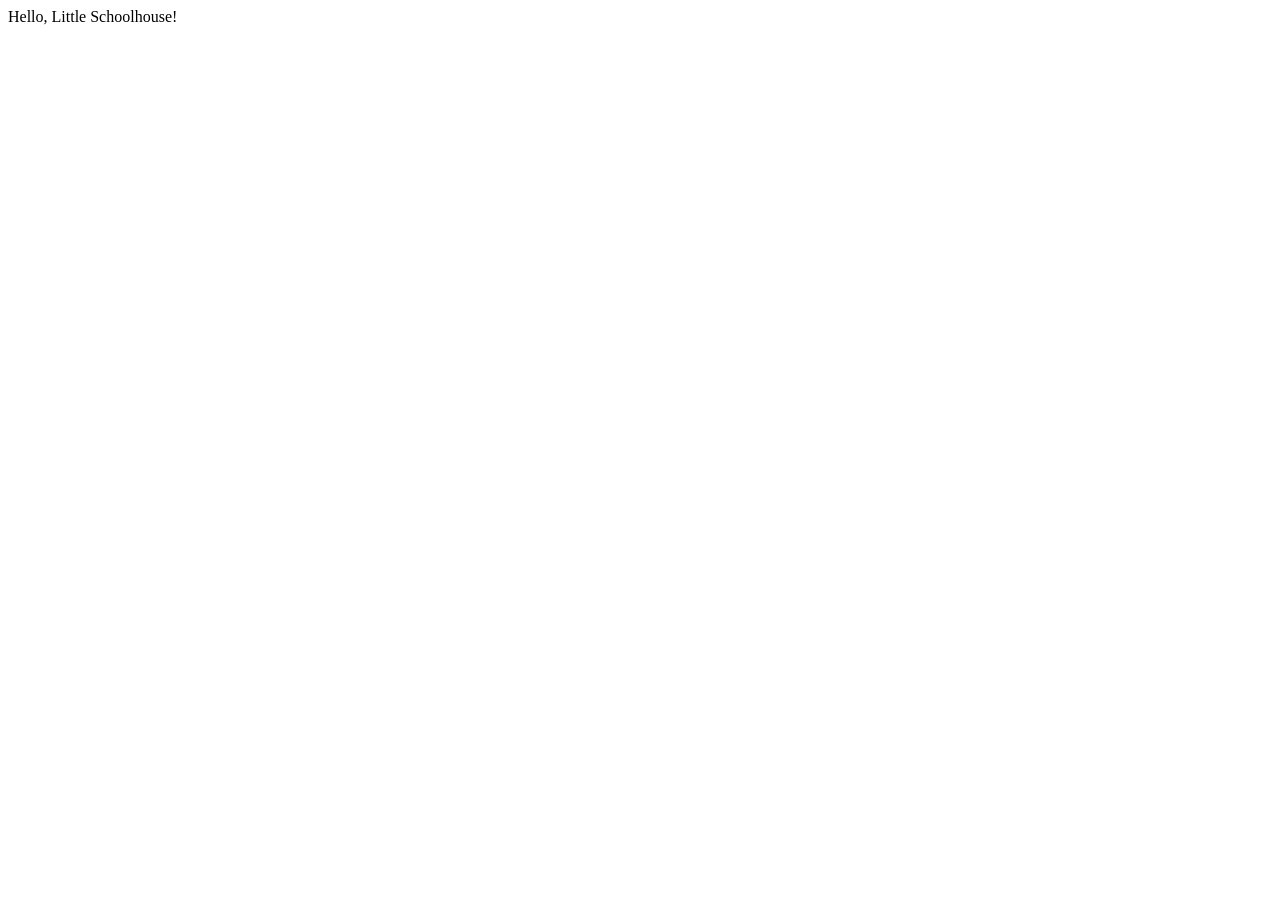
==== index.html @ 325bb303 "Initial commit" ====
<!DOCTYPE html>
<html lang="en">
<head>
    <meta charset="UTF-8">
    <meta name="viewport" content="width=device-width, initial-scale=1.0">
    <title>Document</title>
</head>
<body>
    Hello, Little Schoolhouse!
</body>
</html>
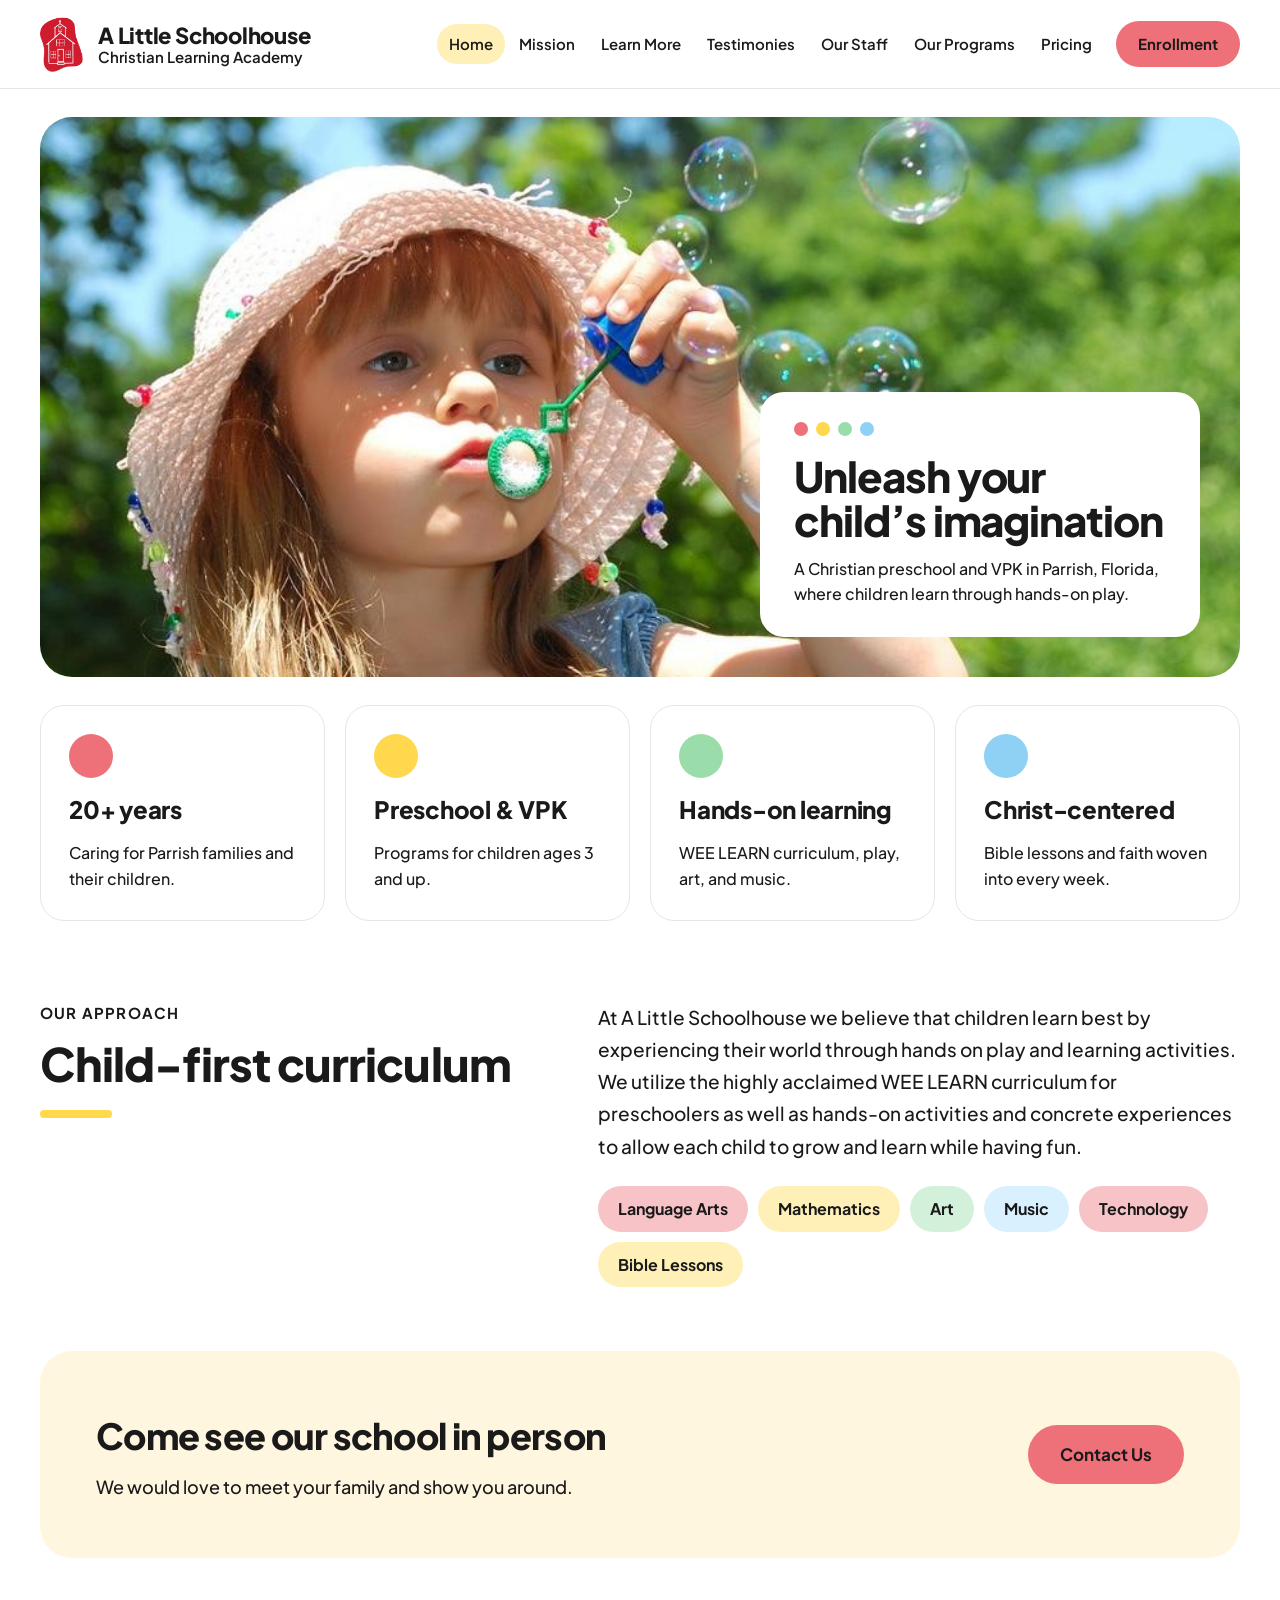
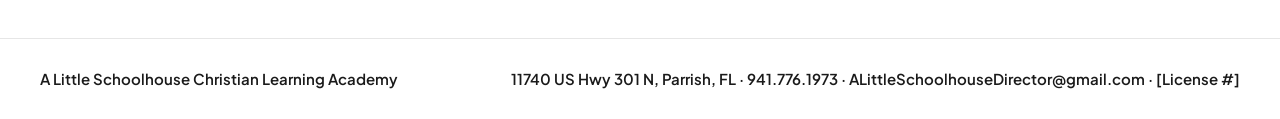
==== commit 0231938b: "Added Home Page Added Home Page" ====
--- a/index.html
+++ b/index.html
@@ -1,11 +1,94 @@
 <!DOCTYPE html>
 <html lang="en">
 <head>
-    <meta charset="UTF-8">
-    <meta name="viewport" content="width=device-width, initial-scale=1.0">
-    <title>Document</title>
+  <meta charset="utf-8">
+  <meta name="viewport" content="width=device-width, initial-scale=1">
+  <title>A Little Schoolhouse Christian Learning Academy | Parrish, FL</title>
+  <meta name="description" content="A Christian preschool and VPK in Parrish, Florida, where children learn through hands-on play.">
+  <link rel="preconnect" href="https://fonts.googleapis.com">
+  <link rel="preconnect" href="https://fonts.gstatic.com" crossorigin>
+  <link href="https://fonts.googleapis.com/css2?family=Plus+Jakarta+Sans:wght@400;500;600;700;800&display=swap" rel="stylesheet">
+  <link rel="stylesheet" href="styles.css">
+  <script src="site.js" defer></script>
 </head>
-<body>
-    Hello, Little Schoolhouse!
+<body data-page="index.html">
+
+  <div id="site-header"></div>
+
+  <main>
+    <!-- Big photo with the headline card -->
+    <section class="container section" style="padding-top: 28px;">
+      <div class="hero" role="img" aria-label="A child blowing bubbles outdoors">
+        <div class="hero-card">
+          <div class="dots">
+            <span class="dot dot-red"></span><span class="dot dot-yellow"></span>
+            <span class="dot dot-green"></span><span class="dot dot-blue"></span>
+          </div>
+          <h1>Unleash your child&rsquo;s imagination</h1>
+          <p>A Christian preschool and VPK in Parrish, Florida, where children learn through hands-on play.</p>
+        </div>
+      </div>
+    </section>
+
+    <!-- Four quick facts -->
+    <section class="container highlights">
+      <div class="card">
+        <span class="dot dot-lg dot-red"></span>
+        <h3>20+ years</h3>
+        <p>Caring for Parrish families and their children.</p>
+      </div>
+      <div class="card">
+        <span class="dot dot-lg dot-yellow"></span>
+        <h3>Preschool &amp; VPK</h3>
+        <p>Programs for children ages 3 and up.</p>
+      </div>
+      <div class="card">
+        <span class="dot dot-lg dot-green"></span>
+        <h3>Hands-on learning</h3>
+        <p>WEE LEARN curriculum, play, art, and music.</p>
+      </div>
+      <div class="card">
+        <span class="dot dot-lg dot-blue"></span>
+        <h3>Christ-centered</h3>
+        <p>Bible lessons and faith woven into every week.</p>
+      </div>
+    </section>
+
+    <!-- Curriculum -->
+    <section class="container section" style="padding-top: 80px;">
+      <div class="split">
+        <div>
+          <div class="kicker">Our approach</div>
+          <h2>Child-first curriculum</h2>
+          <div class="underline-bar"></div>
+        </div>
+        <div>
+          <p>At A Little Schoolhouse we believe that children learn best by experiencing their world through hands on play and learning activities. We utilize the highly acclaimed WEE LEARN curriculum for preschoolers as well as hands-on activities and concrete experiences to allow each child to grow and learn while having fun.</p>
+          <div class="chips">
+            <span class="chip c-red">Language Arts</span>
+            <span class="chip c-yellow">Mathematics</span>
+            <span class="chip c-green">Art</span>
+            <span class="chip c-blue">Music</span>
+            <span class="chip c-red">Technology</span>
+            <span class="chip c-yellow">Bible Lessons</span>
+          </div>
+        </div>
+      </div>
+    </section>
+
+    <!-- Invitation to visit -->
+    <section class="container section">
+      <div class="cta-band">
+        <div>
+          <h2>Come see our school in person</h2>
+          <p>We would love to meet your family and show you around.</p>
+        </div>
+        <a class="btn" href="learn-more.html">Contact Us</a>
+      </div>
+    </section>
+  </main>
+
+  <div id="site-footer"></div>
+
 </body>
-</html>+</html>
--- a/styles.css
+++ b/styles.css
@@ -0,0 +1,252 @@
+/* =========================================================
+   A Little Schoolhouse Christian Learning Academy
+   Shared styles for every page. Change colors in :root and
+   they change everywhere.
+   ========================================================= */
+
+:root {
+  /* brand colors */
+  --red: #EE7079;
+  --red-pale: #F8C3C6;
+  --blue: #8FD0F5;
+  --blue-pale: #D9F0FF;
+  --yellow: #FFD84D;
+  --yellow-pale: #FFF0B8;
+  --green: #9BDDAA;
+  --green-pale: #D3F0DB;
+  --cream: #FFF6E0;
+
+  /* text and lines */
+  --ink: #1A1A1A;
+  --line: #E6E6E6;
+  --white: #FFFFFF;
+
+  --font: 'Plus Jakarta Sans', system-ui, sans-serif;
+  --page-width: 1280px;
+}
+
+*, *::before, *::after { box-sizing: border-box; }
+
+body {
+  margin: 0;
+  font-family: var(--font);
+  color: var(--ink);
+  background: var(--white);
+  line-height: 1.6;
+}
+
+img { max-width: 100%; display: block; }
+a { color: inherit; text-decoration: none; }
+h1, h2, h3, p { margin-top: 0; }
+
+/* ---------- layout helpers ---------- */
+.container {
+  max-width: var(--page-width);
+  margin: 0 auto;
+  padding: 0 40px;
+}
+.section { padding-top: 64px; }
+.kicker {
+  font-weight: 700;
+  font-size: 15px;
+  letter-spacing: 0.08em;
+  text-transform: uppercase;
+  margin-bottom: 14px;
+}
+.dot {
+  display: inline-block;
+  width: 14px; height: 14px;
+  border-radius: 50%;
+  flex: none;
+}
+.dot-lg { width: 44px; height: 44px; }
+.dot-red { background: var(--red); }
+.dot-yellow { background: var(--yellow); }
+.dot-green { background: var(--green); }
+.dot-blue { background: var(--blue); }
+
+/* ---------- buttons ---------- */
+.btn {
+  display: inline-block;
+  background: var(--red);
+  padding: 15px 28px;
+  border-radius: 999px;
+  font-weight: 700;
+}
+.btn:hover { filter: brightness(0.96); }
+
+/* ---------- header ---------- */
+.site-header {
+  background: var(--white);
+  border-bottom: 1px solid var(--line);
+  position: sticky;
+  top: 0;
+  z-index: 10;
+}
+.header-inner {
+  max-width: var(--page-width);
+  margin: 0 auto;
+  padding: 16px 40px;
+  display: flex;
+  align-items: center;
+  justify-content: space-between;
+  gap: 24px;
+}
+.brand { display: flex; align-items: center; gap: 14px; }
+.brand img { height: 56px; width: auto; }
+.brand-name { font-weight: 800; font-size: 22px; line-height: 1.15; letter-spacing: -0.01em; }
+.brand-name span { display: block; font-weight: 600; font-size: 15px; letter-spacing: 0; }
+
+.nav { display: flex; align-items: center; gap: 2px; font-weight: 600; font-size: 15px; }
+.nav a { padding: 8px 12px; border-radius: 999px; }
+.nav a:hover { background: var(--yellow-pale); }
+.nav a.active { background: var(--yellow-pale); }
+.nav a.nav-cta { margin-left: 10px; padding: 11px 22px; background: var(--red); font-weight: 700; }
+.nav a.nav-cta:hover { filter: brightness(0.96); }
+
+.menu-button {
+  display: none;
+  background: none;
+  border: 2px solid var(--ink);
+  border-radius: 12px;
+  padding: 8px 14px;
+  font: 700 15px var(--font);
+  color: var(--ink);
+  cursor: pointer;
+}
+
+/* ---------- footer ---------- */
+.site-footer {
+  border-top: 1px solid var(--line);
+  margin-top: 80px;
+}
+.footer-inner {
+  max-width: var(--page-width);
+  margin: 0 auto;
+  padding: 28px 40px;
+  display: flex;
+  justify-content: space-between;
+  flex-wrap: wrap;
+  gap: 12px;
+  font-size: 15px;
+  font-weight: 600;
+}
+
+/* ---------- home page ---------- */
+.hero {
+  position: relative;
+  border-radius: 32px;
+  overflow: hidden;
+  min-height: 560px;
+  background: var(--blue-pale) url('images/hero-bubbles.jpg') center 35% / cover no-repeat;
+  display: flex;
+  align-items: flex-end;
+  justify-content: flex-end;
+}
+.hero-card {
+  background: var(--white);
+  margin: 40px;
+  padding: 30px 34px;
+  border-radius: 24px;
+  max-width: 440px;
+}
+.hero-card .dots { display: flex; gap: 8px; margin-bottom: 18px; }
+.hero-card h1 {
+  font-weight: 800;
+  font-size: 42px;
+  line-height: 1.05;
+  letter-spacing: -0.025em;
+  margin-bottom: 14px;
+}
+.hero-card p { margin: 0; font-size: 16px; font-weight: 500; }
+
+.highlights {
+  display: grid;
+  grid-template-columns: repeat(4, minmax(0, 1fr));
+  gap: 20px;
+  padding-top: 28px;
+}
+.card {
+  border: 1px solid var(--line);
+  border-radius: 24px;
+  padding: 28px;
+  background: var(--white);
+  display: flex;
+  flex-direction: column;
+  gap: 12px;
+}
+.card h3 { margin: 0; font-weight: 800; font-size: 24px; letter-spacing: -0.01em; }
+.card p { margin: 0; font-size: 16px; font-weight: 500; }
+
+.split {
+  display: grid;
+  grid-template-columns: minmax(0, 1fr) minmax(0, 1.3fr);
+  gap: 64px;
+  align-items: start;
+}
+.split h2 { font-weight: 800; font-size: 46px; line-height: 1.08; letter-spacing: -0.02em; margin: 0; }
+.underline-bar { width: 72px; height: 8px; border-radius: 4px; background: var(--yellow); margin-top: 22px; }
+.split p { font-size: 19px; line-height: 1.7; font-weight: 500; margin-bottom: 24px; }
+.chips { display: flex; flex-wrap: wrap; gap: 10px; }
+.chip { padding: 10px 20px; border-radius: 999px; font-weight: 700; font-size: 16px; }
+.chip.c-red { background: var(--red-pale); }
+.chip.c-yellow { background: var(--yellow-pale); }
+.chip.c-green { background: var(--green-pale); }
+.chip.c-blue { background: var(--blue-pale); }
+
+.cta-band {
+  background: var(--cream);
+  border-radius: 32px;
+  padding: 56px;
+  display: flex;
+  justify-content: space-between;
+  align-items: center;
+  flex-wrap: wrap;
+  gap: 24px;
+}
+.cta-band h2 { margin: 0 0 8px; font-weight: 800; font-size: 36px; letter-spacing: -0.02em; }
+.cta-band p { margin: 0; font-size: 18px; font-weight: 500; }
+.cta-band .btn { font-size: 17px; padding: 16px 32px; }
+
+/* ---------- phones and small tablets ---------- */
+@media (max-width: 960px) {
+  .container, .header-inner, .footer-inner { padding-left: 20px; padding-right: 20px; }
+  .menu-button { display: block; }
+  .nav {
+    display: none;
+    position: absolute;
+    top: 100%;
+    left: 0; right: 0;
+    background: var(--white);
+    border-bottom: 1px solid var(--line);
+    flex-direction: column;
+    align-items: stretch;
+    padding: 12px 20px 20px;
+    gap: 4px;
+  }
+  .nav.open { display: flex; }
+  .nav a { padding: 14px 16px; font-size: 17px; }
+  .nav a.nav-cta { margin: 8px 0 0; text-align: center; }
+  .brand-name { font-size: 18px; }
+  .brand-name span { font-size: 13px; }
+  .brand img { height: 46px; }
+
+  .highlights { grid-template-columns: repeat(2, minmax(0, 1fr)); }
+  .split { grid-template-columns: 1fr; gap: 28px; }
+  .split h2 { font-size: 36px; }
+  /* on phones the photo sits on top and the text card goes underneath,
+     so the card never covers the child's face */
+  .hero { display: block; min-height: 0; background: var(--white); border: 1px solid var(--line); }
+  .hero::before {
+    content: '';
+    display: block;
+    height: 320px;
+    background: url('images/hero-bubbles.jpg') center 30% / cover no-repeat;
+  }
+  .hero-card { margin: 0; max-width: none; border-radius: 0; padding: 26px 24px 30px; }
+  .hero-card h1 { font-size: 34px; }
+  .cta-band { padding: 36px 28px; }
+}
+@media (max-width: 560px) {
+  .highlights { grid-template-columns: 1fr; }
+}
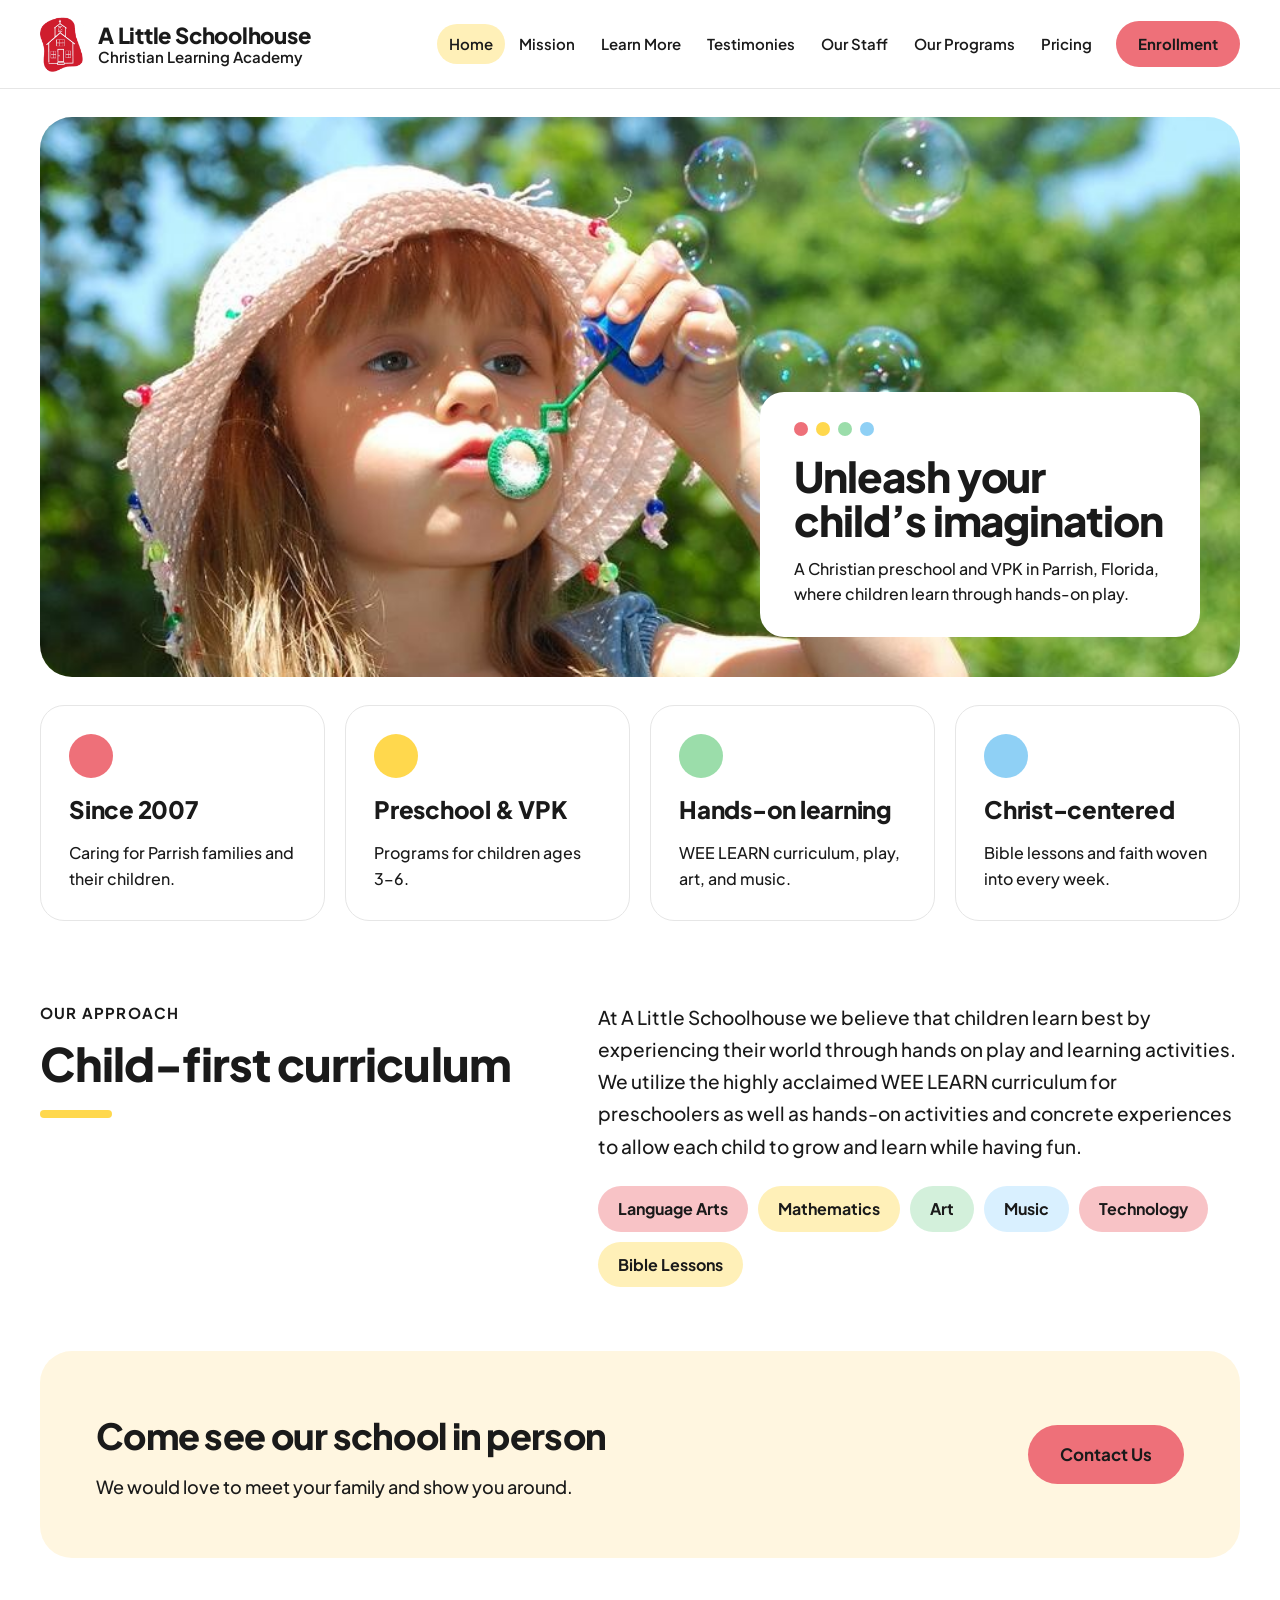
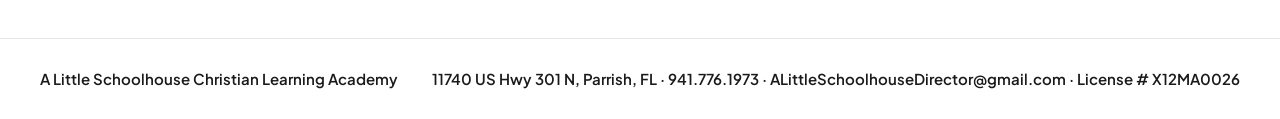
==== commit 5fae973a: "Corrected staff pictures, corrected typos about being open for 20 years" ====
--- a/index.html
+++ b/index.html
@@ -34,13 +34,13 @@
     <section class="container highlights">
       <div class="card">
         <span class="dot dot-lg dot-red"></span>
-        <h3>20+ years</h3>
+        <h3>Since 2007</h3>
         <p>Caring for Parrish families and their children.</p>
       </div>
       <div class="card">
         <span class="dot dot-lg dot-yellow"></span>
         <h3>Preschool &amp; VPK</h3>
-        <p>Programs for children ages 3 and up.</p>
+        <p>Programs for children ages 3&ndash;6.</p>
       </div>
       <div class="card">
         <span class="dot dot-lg dot-green"></span>
--- a/styles.css
+++ b/styles.css
@@ -250,3 +250,294 @@
 @media (max-width: 560px) {
   .highlights { grid-template-columns: 1fr; }
 }
+
+/* =========================================================
+   Pieces shared by the inner pages (Mission, Staff, etc.)
+   ========================================================= */
+
+.page-hero {
+  display: grid;
+  grid-template-columns: minmax(0, 1fr) minmax(0, 1.1fr);
+  gap: 56px;
+  align-items: center;
+  padding-top: 56px;
+}
+.page-hero h1 {
+  font-weight: 800;
+  font-size: 54px;
+  line-height: 1.06;
+  letter-spacing: -0.025em;
+  margin-bottom: 22px;
+}
+.page-hero p { font-size: 18px; line-height: 1.7; font-weight: 500; margin-bottom: 14px; }
+.photo-round {
+  width: 100%;
+  aspect-ratio: 4 / 3;
+  object-fit: cover;
+  border-radius: 32px;
+}
+
+.band {
+  background: var(--cream);
+  border-radius: 32px;
+  padding: 52px 56px;
+  display: grid;
+  grid-template-columns: minmax(0, 1fr) minmax(0, 1.5fr);
+  gap: 48px;
+  align-items: center;
+}
+.band h2 { font-weight: 800; font-size: 40px; line-height: 1.1; letter-spacing: -0.02em; margin: 0; }
+.band p { font-size: 19px; line-height: 1.7; font-weight: 500; margin-bottom: 20px; }
+.tag {
+  display: inline-block;
+  background: var(--white);
+  padding: 10px 20px;
+  border-radius: 999px;
+  font-weight: 700;
+  font-size: 16px;
+}
+
+.grid-3 {
+  display: grid;
+  grid-template-columns: repeat(3, minmax(0, 1fr));
+  gap: 20px;
+}
+.grid-3 .card { padding: 32px; gap: 14px; }
+.grid-3 .card p { line-height: 1.7; }
+.grid-3 .dot { width: 40px; height: 40px; }
+
+.note {
+  background: var(--blue-pale);
+  border-radius: 24px;
+  padding: 28px 36px;
+}
+.note p { margin: 0; font-size: 16px; line-height: 1.7; font-weight: 500; }
+
+@media (max-width: 960px) {
+  .page-hero { grid-template-columns: 1fr; gap: 28px; padding-top: 32px; }
+  .page-hero h1 { font-size: 38px; }
+  .band { grid-template-columns: 1fr; gap: 20px; padding: 32px 24px; }
+  .band h2 { font-size: 32px; }
+  .grid-3 { grid-template-columns: 1fr; }
+}
+
+/* ---------- Staff page ---------- */
+.page-hero.wide { grid-template-columns: minmax(0, 1fr) minmax(0, 1.5fr); gap: 48px; }
+.photo-plain { display: block; width: 100%; height: auto; border-radius: 32px; }
+
+.director {
+  background: var(--cream);
+  border-radius: 32px;
+  padding: 40px;
+  display: grid;
+  grid-template-columns: 260px minmax(0, 1fr);
+  gap: 44px;
+  align-items: center;
+}
+.director img { display: block; width: 100%; aspect-ratio: 1 / 1; object-fit: cover; border-radius: 24px; }
+.director .role { display: flex; align-items: center; gap: 12px; margin-bottom: 10px; }
+.director .role .dot { width: 14px; height: 14px; }
+.director .role span:last-child { font-weight: 700; font-size: 15px; letter-spacing: 0.08em; text-transform: uppercase; }
+.director h2 { font-weight: 800; font-size: 38px; letter-spacing: -0.02em; margin: 0 0 14px; }
+.director p { font-size: 18px; line-height: 1.7; font-weight: 500; margin: 0; }
+
+.group-head {
+  display: flex; align-items: center; gap: 14px;
+  padding-bottom: 18px; border-bottom: 1px solid var(--line); margin-bottom: 32px;
+}
+.group-head .dot { width: 18px; height: 18px; flex: none; }
+.group-head h2 { font-weight: 800; font-size: 32px; letter-spacing: -0.02em; margin: 0; }
+
+.team { display: grid; grid-template-columns: repeat(5, minmax(0, 1fr)); gap: 24px; }
+.team img { display: block; width: 100%; aspect-ratio: 1 / 1; object-fit: cover; border-radius: 24px; }
+.team .name { font-weight: 800; font-size: 22px; margin-top: 14px; letter-spacing: -0.01em; }
+.team .title { font-size: 15px; font-weight: 500; margin-top: 2px; }
+
+@media (max-width: 960px) {
+  .page-hero.wide { grid-template-columns: 1fr; gap: 28px; }
+  .director { grid-template-columns: 1fr; gap: 24px; padding: 24px; }
+  .director img { max-width: 240px; }
+  .director h2 { font-size: 30px; }
+  .team { grid-template-columns: repeat(2, minmax(0, 1fr)); gap: 20px; }
+  .group-head h2 { font-size: 26px; }
+}
+
+/* ---------- Testimonies page ---------- */
+.page-hero.single { grid-template-columns: 1fr; }
+.page-hero.single p { font-size: 19px; margin: 0; }
+
+.feature-quote {
+  display: grid;
+  grid-template-columns: minmax(0, 0.8fr) minmax(0, 1.2fr);
+  gap: 48px;
+  align-items: center;
+  padding-top: 44px;
+}
+.feature-quote img { display: block; width: 100%; aspect-ratio: 1542 / 1905; object-fit: cover; border-radius: 32px; }
+.feature-quote .dots { display: flex; gap: 8px; margin-bottom: 24px; }
+.feature-quote .dots .dot { width: 14px; height: 14px; }
+.big-qmark { display: block; font-weight: 800; font-size: 96px; line-height: 0.6; height: 44px; }
+.feature-quote blockquote { margin: 0; font-size: 27px; line-height: 1.55; font-weight: 700; letter-spacing: -0.01em; }
+
+.quote-grid { display: grid; grid-template-columns: repeat(2, minmax(0, 1fr)); gap: 20px; }
+.quote { margin: 0; border-radius: 28px; padding: 32px 34px; }
+.quote .qmark { display: block; font-weight: 800; font-size: 64px; line-height: 0.6; height: 30px; }
+.quote blockquote { margin: 0; font-size: 17px; line-height: 1.7; font-weight: 500; }
+.q-yellow { background: var(--yellow-pale); }
+.q-green { background: var(--green-pale); }
+.q-blue { background: var(--blue-pale); }
+.q-red { background: var(--red-pale); }
+
+.band.center { display: block; text-align: center; }
+.band.center h2 { margin-bottom: 8px; }
+.band.center p { margin: 0 0 24px; }
+
+@media (max-width: 960px) {
+  .feature-quote { grid-template-columns: 1fr; gap: 28px; padding-top: 28px; }
+  .feature-quote img { aspect-ratio: 4 / 3; }
+  .feature-quote blockquote { font-size: 21px; }
+  .quote-grid { grid-template-columns: 1fr; }
+  .band.center { padding: 32px 24px; }
+}
+
+/* ---------- Programs page ---------- */
+.page-hero.even { grid-template-columns: minmax(0, 1fr) minmax(0, 1fr); gap: 56px; }
+
+.program-list { display: flex; flex-direction: column; gap: 20px; }
+.program {
+  border: 1px solid var(--line);
+  border-radius: 32px;
+  overflow: hidden;
+  display: grid;
+  grid-template-columns: minmax(0, 0.8fr) minmax(0, 1.6fr);
+}
+.program-side { padding: 36px; display: flex; flex-direction: column; gap: 18px; justify-content: center; }
+.program-side h2 { font-weight: 800; font-size: 30px; line-height: 1.12; letter-spacing: -0.02em; margin: 0; }
+.program-side .dot { width: 40px; height: 40px; }
+.bg-red { background: var(--red-pale); }
+.bg-yellow { background: var(--yellow-pale); }
+.bg-green { background: var(--green-pale); }
+.pills { display: flex; flex-direction: column; gap: 8px; align-items: flex-start; }
+.pill { background: var(--white); padding: 8px 16px; border-radius: 999px; font-weight: 700; font-size: 15px; }
+.program-text { padding: 36px 40px; display: flex; align-items: center; }
+.program-text p { margin: 0; font-size: 17px; line-height: 1.75; font-weight: 500; }
+
+.video { border-radius: 32px; overflow: hidden; aspect-ratio: 16 / 9; }
+.video iframe { width: 100%; height: 100%; border: 0; display: block; }
+.video.placeholder { background: #F1F1F1; aspect-ratio: 16 / 7; display: flex; align-items: center; justify-content: center; font-weight: 700; font-size: 17px; text-align: center; padding: 20px; }
+
+@media (max-width: 960px) {
+  .page-hero.even { grid-template-columns: 1fr; gap: 28px; }
+  .program { grid-template-columns: 1fr; }
+  .program-side { padding: 28px 24px; }
+  .program-side h2 { font-size: 26px; }
+  .program-text { padding: 24px; }
+  .video.placeholder { aspect-ratio: 16 / 9; }
+}
+
+/* ---------- Enrollment page ---------- */
+.pill-row { display: flex; gap: 12px; flex-wrap: wrap; }
+.pill-lg { padding: 12px 22px; border-radius: 999px; font-weight: 700; font-size: 17px; }
+.bg-blue { background: var(--blue-pale); }
+.pills .pill.bg-blue, .pills .pill.bg-green { background: var(--blue-pale); }
+.pills .pill.bg-green { background: var(--green-pale); }
+.pills { flex-direction: row; }
+
+.class-links { display: grid; grid-template-columns: repeat(2, minmax(0, 1fr)); gap: 20px; padding-top: 40px; }
+.class-link { border-radius: 32px; padding: 44px; display: flex; justify-content: space-between; align-items: center; gap: 20px; transition: transform .15s; }
+.class-link:hover { transform: translateY(-3px); }
+.class-link .kicker { margin-bottom: 10px; }
+.class-title { font-weight: 800; font-size: 34px; line-height: 1.1; letter-spacing: -0.02em; }
+.arrow { flex: none; width: 60px; height: 60px; border-radius: 50%; background: var(--white); display: flex; align-items: center; justify-content: center; font-weight: 800; font-size: 28px; }
+.arrow.sm { width: 44px; height: 44px; font-size: 22px; }
+
+.info-grid { display: grid; grid-template-columns: repeat(2, minmax(0, 1fr)); gap: 20px; padding-top: 20px; }
+.info-grid .card { padding: 36px; gap: 14px; border-radius: 28px; }
+.info-grid .card p { line-height: 1.7; margin: 0; }
+.info-grid .dot { width: 40px; height: 40px; flex: none; }
+.card-top { display: flex; align-items: center; justify-content: space-between; gap: 16px; }
+.bw-logo { height: 36px; width: auto; display: block; }
+.btn-outline { align-self: flex-start; border: 2px solid var(--ink); padding: 12px 24px; border-radius: 999px; font-weight: 700; margin-top: 6px; }
+.btn-outline:hover { background: var(--yellow-pale); }
+
+.doc-links { display: flex; gap: 20px; flex-wrap: wrap; padding-top: 20px; }
+.doc-link { flex: 1; min-width: 260px; border-radius: 999px; padding: 22px 32px; display: flex; justify-content: space-between; align-items: center; gap: 16px; font-weight: 800; font-size: 20px; letter-spacing: -0.01em; }
+
+@media (max-width: 960px) {
+  .class-links, .info-grid { grid-template-columns: 1fr; }
+  .class-link { padding: 28px; }
+  .class-title { font-size: 26px; }
+  .arrow { width: 48px; height: 48px; font-size: 22px; }
+  .info-grid .card { padding: 28px; }
+  .pill-lg { font-size: 15px; padding: 10px 18px; }
+}
+
+/* ---------- Pricing page ---------- */
+.price-grid { display: grid; grid-template-columns: repeat(2, minmax(0, 1fr)); gap: 20px; align-items: start; }
+.price-card { border-radius: 32px; padding: 36px 36px 24px; display: flex; flex-direction: column; }
+.price-title { display: flex; align-items: center; gap: 14px; margin-bottom: 10px; }
+.price-title .dot { width: 24px; height: 24px; flex: none; }
+.price-title h3 { margin: 0; font-weight: 800; font-size: 28px; letter-spacing: -0.02em; }
+.price-note { font-size: 15px; line-height: 1.6; font-weight: 500; margin-bottom: 18px; }
+.price-row { display: flex; justify-content: space-between; align-items: baseline; gap: 20px; padding: 15px 0; border-top: 1px solid rgba(26, 26, 26, 0.15); }
+.price-row .plabel { font-weight: 700; font-size: 17px; }
+.price-row .sub { font-size: 14px; margin-top: 3px; font-weight: 500; }
+.price-row .pprice { font-weight: 800; font-size: 19px; text-align: right; }
+.price-foot { margin: 12px 0 8px; font-size: 14px; font-weight: 700; border-top: 1px solid rgba(26, 26, 26, 0.15); padding-top: 14px; }
+
+@media (max-width: 960px) {
+  .price-grid { grid-template-columns: 1fr; }
+  .price-card { padding: 28px 24px 16px; }
+  .price-title h3 { font-size: 24px; }
+  .price-row { gap: 12px; }
+  .price-row .plabel { font-size: 16px; }
+  .price-row .pprice { font-size: 17px; }
+}
+
+.page-hero.single .pill-lg { display: inline-block; }
+.price-row .pprice { white-space: nowrap; }
+@media (max-width: 960px) {
+  .page-hero.single .pill-lg { border-radius: 20px; }
+  .price-row .pprice { font-size: 16px; }
+  .price-row .plabel { font-size: 15px; }
+}
+
+/* ---------- Learn More page ---------- */
+.contact-grid { display: grid; grid-template-columns: minmax(0, 1.1fr) minmax(0, 1fr); gap: 24px; align-items: start; padding-top: 44px; }
+.form-card { background: var(--white); border: 1px solid var(--line); border-radius: 32px; padding: 40px; display: flex; flex-direction: column; gap: 20px; }
+.form-card label { display: flex; flex-direction: column; gap: 8px; font-weight: 700; font-size: 15px; }
+.form-card input[type="text"], .form-card input[type="email"], .form-card textarea {
+  width: 100%; padding: 14px 16px; border: 1.5px solid #CFCFCF; border-radius: 16px;
+  font: 500 16px 'Plus Jakarta Sans', sans-serif; color: var(--ink); background: var(--white);
+}
+.form-card input:focus, .form-card textarea:focus { outline: 3px solid var(--blue); border-color: var(--ink); }
+.form-card textarea { height: 150px; resize: vertical; }
+.form-card .check { font-weight: 500; display: flex; gap: 10px; align-items: center; margin-top: 4px; }
+.form-card button { align-self: flex-start; border: 0; cursor: pointer; font: 700 17px 'Plus Jakarta Sans', sans-serif; margin-top: 6px; }
+
+.side-col { display: flex; flex-direction: column; gap: 20px; }
+.info-card { background: var(--cream); border-radius: 32px; padding: 36px 40px 20px; }
+.info-card h2 { font-weight: 800; font-size: 28px; letter-spacing: -0.02em; margin: 0 0 14px; }
+.info-row { display: flex; gap: 16px; align-items: flex-start; padding: 18px 0; border-top: 1px solid var(--line); }
+.info-row .dot { width: 22px; height: 22px; flex: none; margin-top: 3px; }
+.info-row .il { font-weight: 800; font-size: 17px; margin-bottom: 4px; }
+.info-row .iv { font-size: 17px; line-height: 1.6; font-weight: 500; overflow-wrap: anywhere; }
+.info-row .iv a:hover { text-decoration: underline; }
+.map { border-radius: 32px; overflow: hidden; min-height: 280px; background: #F1F1F1; }
+.map iframe { display: block; width: 100%; height: 320px; border: 0; }
+
+@media (max-width: 960px) {
+  .contact-grid { grid-template-columns: 1fr; padding-top: 28px; }
+  .form-card { padding: 28px 24px; }
+  .info-card { padding: 28px 24px 12px; }
+}
+
+.map { position: relative; }
+.map-link { position: absolute; left: 16px; bottom: 16px; background: var(--white); padding: 10px 18px; border-radius: 999px; font-weight: 700; font-size: 15px; box-shadow: 0 2px 8px rgba(0,0,0,.15); }
+.map-link:hover { background: var(--yellow-pale); }
+
+/* Enrollment buttons before applications open */
+.class-link.is-closed { cursor: default; }
+.class-link.is-closed:hover { transform: none; }
+.closed-tag { flex: none; background: var(--white); padding: 12px 20px; border-radius: 999px; font-weight: 700; font-size: 16px; white-space: nowrap; }
+@media (max-width: 960px) { .closed-tag { padding: 10px 16px; font-size: 15px; } }
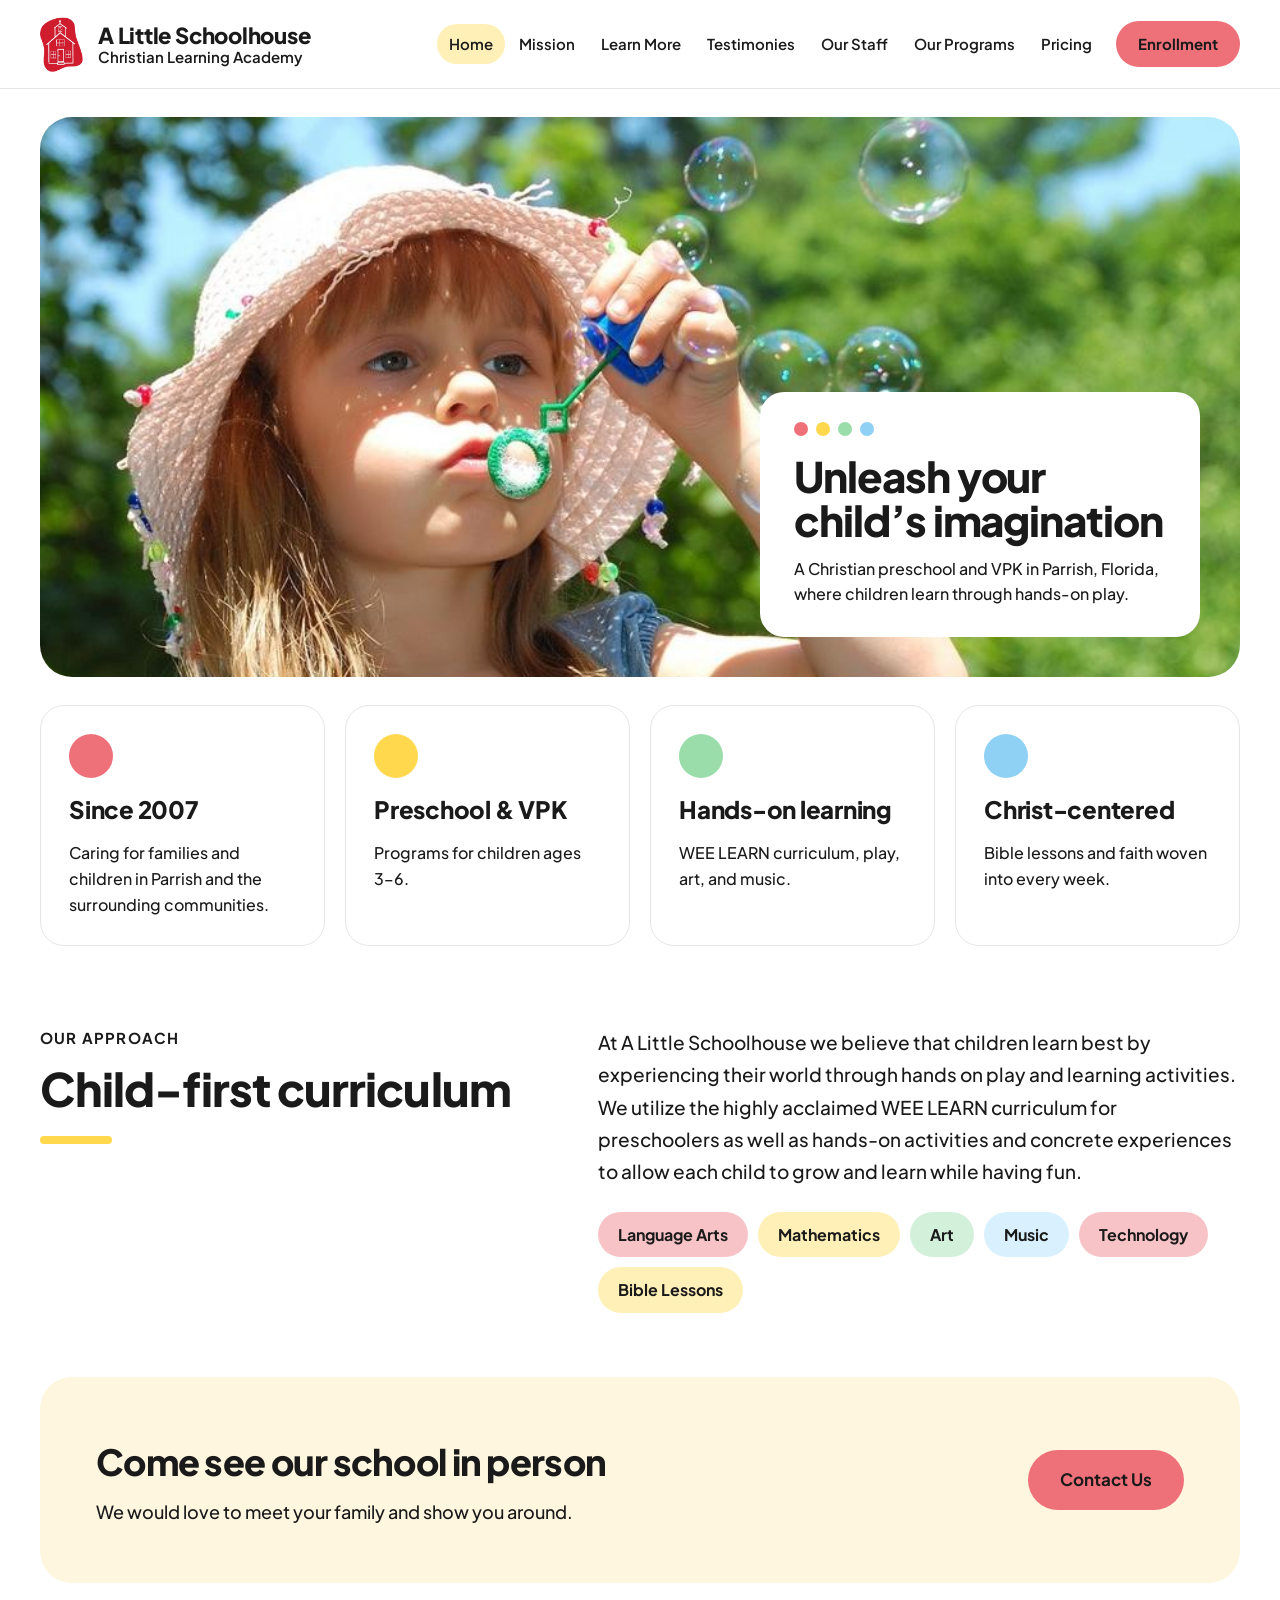
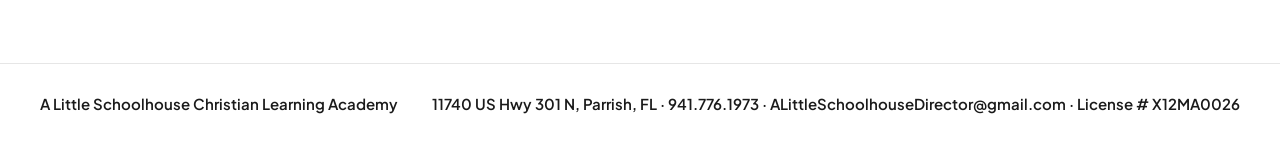
==== commit 23ed036b: "Updated notes" ====
--- a/index.html
+++ b/index.html
@@ -35,7 +35,7 @@
       <div class="card">
         <span class="dot dot-lg dot-red"></span>
         <h3>Since 2007</h3>
-        <p>Caring for Parrish families and their children.</p>
+        <p>Caring for families and children in Parrish and the surrounding communities.</p>
       </div>
       <div class="card">
         <span class="dot dot-lg dot-yellow"></span>
